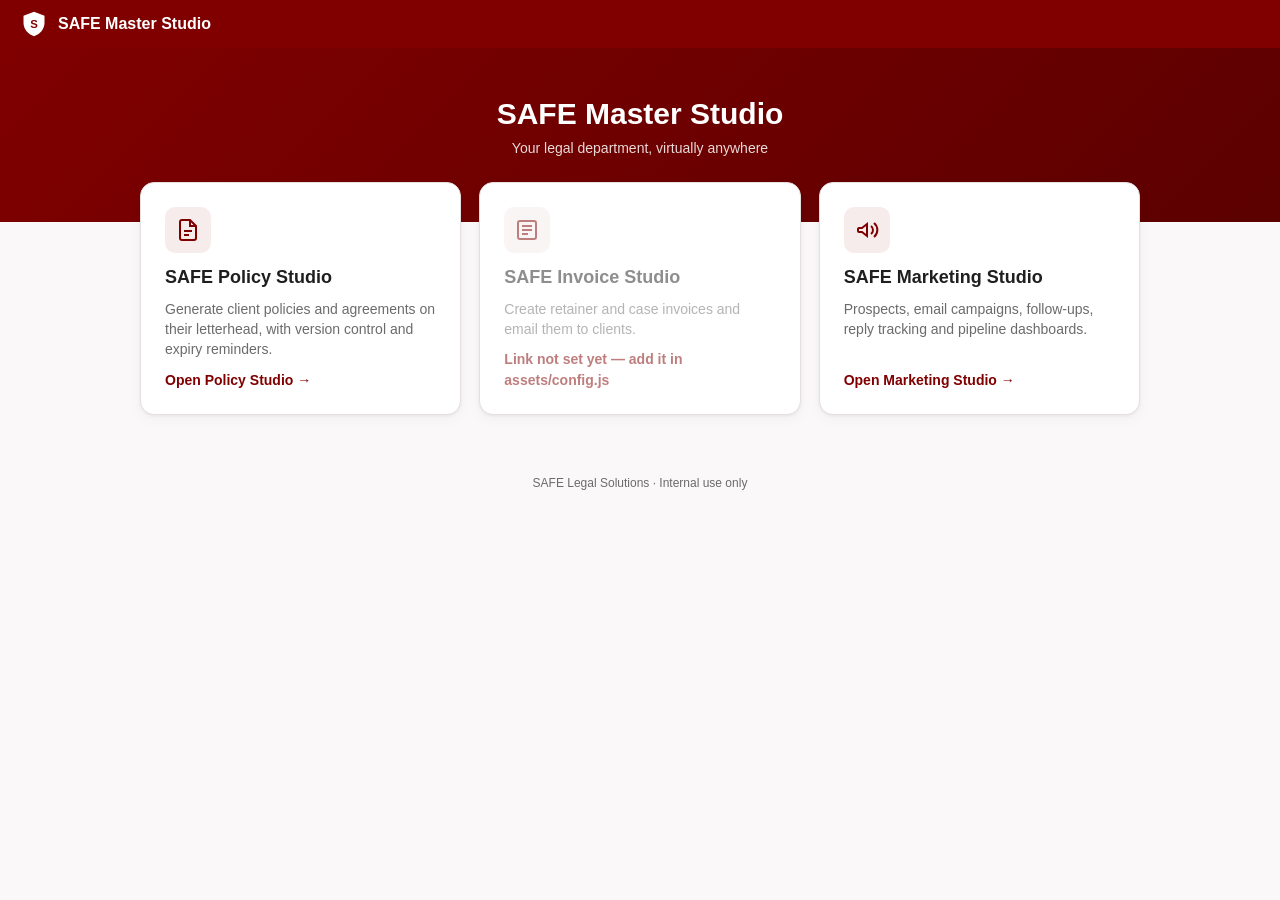
==== index.html @ 1a18dfde "Add files via upload" ====
<!doctype html>
<html lang="en">
<head>
<meta charset="utf-8">
<meta name="viewport" content="width=device-width, initial-scale=1">
<title>SAFE Master Studio</title>
<link rel="stylesheet" href="assets/style.css">
<style>
  .hero { background: linear-gradient(135deg, var(--maroon) 0%, var(--maroon-dark) 100%); color: #fff; padding: 48px 20px 64px; text-align: center; }
  .hero h1 { font-size: 30px; margin-bottom: 6px; }
  .hero p { opacity: .85; margin: 0; }
  .studios { max-width: 1040px; margin: -40px auto 40px; padding: 0 20px; display: grid; grid-template-columns: repeat(3, 1fr); gap: 18px; }
  .studio { background: #fff; border: 1px solid var(--line); border-radius: 14px; box-shadow: var(--shadow); padding: 24px; display: flex; flex-direction: column; gap: 10px; text-decoration: none; color: var(--ink); transition: transform .12s, box-shadow .12s; }
  .studio:hover { transform: translateY(-3px); box-shadow: 0 8px 24px rgba(128,0,0,.12); }
  .studio .icon { width: 46px; height: 46px; border-radius: 10px; background: var(--maroon-soft); color: var(--maroon); display: grid; place-items: center; }
  .studio .icon svg { width: 24px; height: 24px; }
  .studio h2 { font-size: 18px; margin: 4px 0 0; }
  .studio p { color: var(--muted); margin: 0; flex: 1; }
  .studio .go { color: var(--maroon); font-weight: 600; }
  .studio.disabled { pointer-events: none; }
  .studio.disabled > * { opacity: .5; }
  footer { text-align: center; color: var(--muted); font-size: 12px; padding: 20px; }
  @media (max-width: 860px) { .studios { grid-template-columns: 1fr; } }
</style>
</head>
<body>
<div class="topbar">
  <a class="brand" href="./">
    <svg viewBox="0 0 32 32" aria-hidden="true"><path d="M16 2 4 6.5v8.2C4 22 9.2 27.9 16 30c6.8-2.1 12-8 12-15.3V6.5L16 2Z" fill="#fff"/><text x="16" y="21" text-anchor="middle" font-size="13" font-weight="700" fill="#800000" font-family="Arial">S</text></svg>
    SAFE Master Studio
  </a>
</div>

<section class="hero">
  <h1>SAFE Master Studio</h1>
  <p id="tagline">Your legal department, virtually anywhere</p>
</section>

<section class="studios">
  <a class="studio" id="go-policy" href="#">
    <div class="icon"><svg viewBox="0 0 24 24" fill="none" stroke="currentColor" stroke-width="2"><path d="M14 2H6a2 2 0 0 0-2 2v16a2 2 0 0 0 2 2h12a2 2 0 0 0 2-2V8z"/><path d="M14 2v6h6M8 13h8M8 17h5"/></svg></div>
    <h2>SAFE Policy Studio</h2>
    <p>Generate client policies and agreements on their letterhead, with version control and expiry reminders.</p>
    <span class="go">Open Policy Studio →</span>
  </a>
  <a class="studio" id="go-invoice" href="#">
    <div class="icon"><svg viewBox="0 0 24 24" fill="none" stroke="currentColor" stroke-width="2"><rect x="3" y="3" width="18" height="18" rx="2"/><path d="M7 8h10M7 12h10M7 16h6"/></svg></div>
    <h2>SAFE Invoice Studio</h2>
    <p>Create retainer and case invoices and email them to clients.</p>
    <span class="go">Open Invoice Studio →</span>
  </a>
  <a class="studio" id="go-marketing" href="#">
    <div class="icon"><svg viewBox="0 0 24 24" fill="none" stroke="currentColor" stroke-width="2"><path d="M3 11v2a1 1 0 0 0 1 1h3l5 4V6L7 10H4a1 1 0 0 0-1 1Z"/><path d="M16 8a5 5 0 0 1 0 8M19 5a9 9 0 0 1 0 14"/></svg></div>
    <h2>SAFE Marketing Studio</h2>
    <p>Prospects, email campaigns, follow-ups, reply tracking and pipeline dashboards.</p>
    <span class="go">Open Marketing Studio →</span>
  </a>
</section>

<footer>SAFE Legal Solutions · Internal use only</footer>

<script src="assets/config.js"></script>
<script>
  const cfg = window.SAFE_CONFIG || {};
  const s = cfg.STUDIOS || {};
  [["policy", "go-policy"], ["invoice", "go-invoice"], ["marketing", "go-marketing"]].forEach(([k, id]) => {
    const el = document.getElementById(id);
    if (s[k]) { el.href = s[k]; }
    else { el.classList.add("disabled"); el.querySelector(".go").textContent = "Link not set yet — add it in assets/config.js"; }
  });
  if (cfg.FIRM && cfg.FIRM.tagline) document.getElementById("tagline").textContent = cfg.FIRM.tagline;
</script>
</body>
</html>
---- assets/style.css ----
/* SAFE Master Studio — shared styles (SAFE maroon on white) */
:root {
  --maroon: #800000;
  --maroon-dark: #5c0000;
  --maroon-soft: #f7ecec;
  --ink: #1f1f1f;
  --muted: #6b6b6b;
  --line: #e4e0e0;
  --bg: #faf8f8;
  --card: #ffffff;
  --green: #2e7d32;
  --green-soft: #e6f2e7;
  --amber: #b26a00;
  --amber-soft: #fff4e0;
  --red: #b3261e;
  --red-soft: #fbe9e7;
  --blue: #1f5c99;
  --blue-soft: #e7f0f9;
  --radius: 10px;
  --shadow: 0 1px 3px rgba(0,0,0,.06), 0 4px 14px rgba(0,0,0,.04);
  font-family: "Inter", "Segoe UI", Arial, sans-serif;
}
* { box-sizing: border-box; }
body { margin: 0; background: var(--bg); color: var(--ink); font-size: 14px; line-height: 1.45; }
a { color: var(--maroon); }
h1, h2, h3 { margin: 0 0 .4em; line-height: 1.2; }
h1 { font-size: 24px; } h2 { font-size: 18px; } h3 { font-size: 15px; }
.muted { color: var(--muted); }
.small { font-size: 12px; }

/* Top bar */
.topbar { background: var(--maroon); color: #fff; display: flex; align-items: center; gap: 12px; padding: 10px 20px; }
.topbar .brand { display: flex; align-items: center; gap: 10px; color: #fff; text-decoration: none; font-weight: 700; font-size: 16px; }
.topbar .brand svg { width: 28px; height: 28px; }
.topbar .spacer { flex: 1; }
.topbar .user { font-size: 13px; opacity: .9; }
.topbar button { background: rgba(255,255,255,.15); color: #fff; border: 1px solid rgba(255,255,255,.3); }
.topbar button:hover { background: rgba(255,255,255,.25); }

/* Buttons and inputs */
button, .btn { font: inherit; cursor: pointer; border-radius: 8px; padding: 7px 14px; border: 1px solid var(--line); background: #fff; color: var(--ink); text-decoration: none; display: inline-flex; align-items: center; gap: 6px; }
button:hover, .btn:hover { border-color: #c9bdbd; }
button.primary, .btn.primary { background: var(--maroon); border-color: var(--maroon); color: #fff; }
button.primary:hover, .btn.primary:hover { background: var(--maroon-dark); }
button.danger { color: var(--red); }
button:disabled { opacity: .5; cursor: not-allowed; }
input, select, textarea { font: inherit; padding: 7px 10px; border: 1px solid var(--line); border-radius: 8px; background: #fff; color: var(--ink); width: 100%; }
textarea { min-height: 90px; resize: vertical; }
label { display: block; font-size: 12px; font-weight: 600; color: var(--muted); margin: 10px 0 4px; }
.row { display: flex; gap: 10px; align-items: center; flex-wrap: wrap; }
.grid2 { display: grid; grid-template-columns: 1fr 1fr; gap: 12px; }
.grid3 { display: grid; grid-template-columns: repeat(3, 1fr); gap: 12px; }

.card { background: var(--card); border: 1px solid var(--line); border-radius: var(--radius); box-shadow: var(--shadow); padding: 16px; }

/* Pills */
.pill { display: inline-block; font-size: 11px; font-weight: 600; padding: 2px 8px; border-radius: 999px; background: #eee; color: #444; white-space: nowrap; }
.pill.green { background: var(--green-soft); color: var(--green); }
.pill.amber { background: var(--amber-soft); color: var(--amber); }
.pill.red { background: var(--red-soft); color: var(--red); }
.pill.blue { background: var(--blue-soft); color: var(--blue); }
.pill.maroon { background: var(--maroon-soft); color: var(--maroon); }

/* Tables */
table { border-collapse: collapse; width: 100%; }
th, td { text-align: left; padding: 8px 10px; border-bottom: 1px solid var(--line); vertical-align: top; }
th { font-size: 12px; color: var(--muted); font-weight: 600; background: #fcfafa; position: sticky; top: 0; }
tr.clickable { cursor: pointer; }
tr.clickable:hover td { background: var(--maroon-soft); }
.table-wrap { overflow: auto; max-height: 62vh; border: 1px solid var(--line); border-radius: var(--radius); background: #fff; }

/* Modal */
.modal-bg { position: fixed; inset: 0; background: rgba(0,0,0,.35); display: flex; align-items: flex-start; justify-content: center; padding: 40px 16px; z-index: 50; overflow: auto; }
.modal { background: #fff; border-radius: 12px; width: min(760px, 100%); padding: 20px; box-shadow: 0 10px 40px rgba(0,0,0,.2); }
.modal header { display: flex; align-items: center; justify-content: space-between; margin-bottom: 8px; }

.toast { position: fixed; bottom: 20px; right: 20px; background: var(--ink); color: #fff; padding: 10px 16px; border-radius: 8px; z-index: 99; box-shadow: var(--shadow); }
.banner { background: var(--amber-soft); color: var(--amber); border: 1px solid #f2d6a6; padding: 8px 14px; border-radius: 8px; margin-bottom: 14px; font-size: 13px; }

@media (max-width: 760px) {
  .grid2, .grid3 { grid-template-columns: 1fr; }
}
[hidden] { display: none !important; }
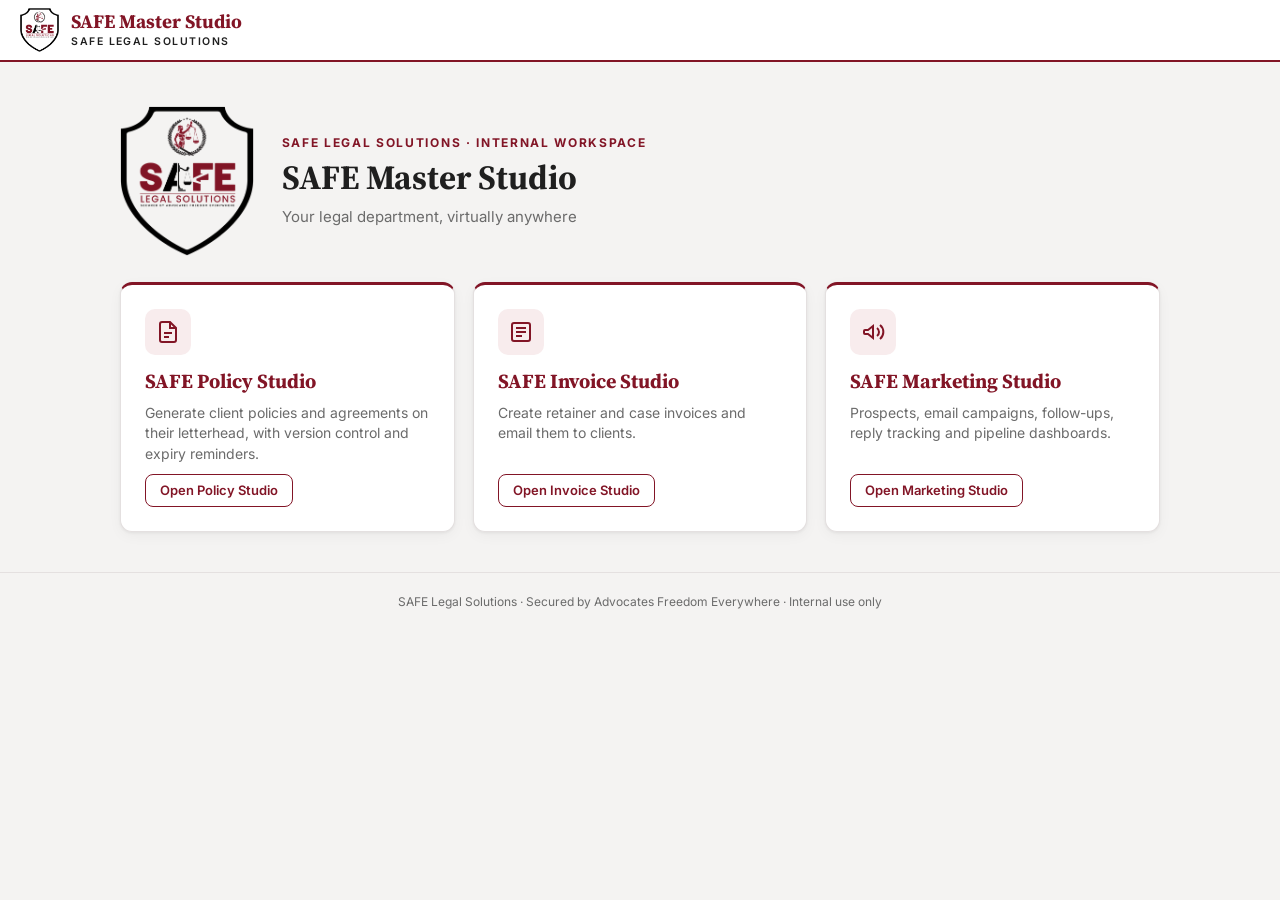
==== commit e6e5b74b: "Add files via upload" ====
--- a/index.html
+++ b/index.html
@@ -4,60 +4,73 @@
 <meta charset="utf-8">
 <meta name="viewport" content="width=device-width, initial-scale=1">
 <title>SAFE Master Studio</title>
+<link rel="icon" href="assets/favicon.png">
+<link rel="preconnect" href="https://fonts.googleapis.com">
+<link href="https://fonts.googleapis.com/css2?family=Source+Serif+4:wght@600;700&family=Inter:wght@400;500;600;700&display=swap" rel="stylesheet">
 <link rel="stylesheet" href="assets/style.css">
 <style>
-  .hero { background: linear-gradient(135deg, var(--maroon) 0%, var(--maroon-dark) 100%); color: #fff; padding: 48px 20px 64px; text-align: center; }
-  .hero h1 { font-size: 30px; margin-bottom: 6px; }
-  .hero p { opacity: .85; margin: 0; }
-  .studios { max-width: 1040px; margin: -40px auto 40px; padding: 0 20px; display: grid; grid-template-columns: repeat(3, 1fr); gap: 18px; }
-  .studio { background: #fff; border: 1px solid var(--line); border-radius: 14px; box-shadow: var(--shadow); padding: 24px; display: flex; flex-direction: column; gap: 10px; text-decoration: none; color: var(--ink); transition: transform .12s, box-shadow .12s; }
-  .studio:hover { transform: translateY(-3px); box-shadow: 0 8px 24px rgba(128,0,0,.12); }
+  .wrap { max-width: 1080px; margin: 0 auto; padding: 0 20px; }
+  .intro { padding: 44px 0 26px; display: flex; align-items: center; gap: 28px; }
+  .intro img { height: 150px; width: auto; flex-shrink: 0; }
+  .intro .eyebrow { color: var(--maroon); font-size: 12px; font-weight: 700; letter-spacing: .14em; text-transform: uppercase; }
+  .intro h1 { font-size: 34px; color: var(--ink); margin: 6px 0 8px; }
+  .intro p { color: var(--muted); margin: 0; font-size: 15px; max-width: 560px; }
+  .studios { display: grid; grid-template-columns: repeat(3, 1fr); gap: 18px; padding-bottom: 40px; }
+  .studio { background: #fff; border: 1px solid var(--line); border-top: 3px solid var(--maroon); border-radius: 12px; box-shadow: var(--shadow); padding: 24px; display: flex; flex-direction: column; gap: 10px; text-decoration: none; color: var(--ink); transition: transform .12s, box-shadow .12s; }
+  .studio:hover { transform: translateY(-3px); box-shadow: 0 8px 24px rgba(130,21,38,.12); }
   .studio .icon { width: 46px; height: 46px; border-radius: 10px; background: var(--maroon-soft); color: var(--maroon); display: grid; place-items: center; }
   .studio .icon svg { width: 24px; height: 24px; }
-  .studio h2 { font-size: 18px; margin: 4px 0 0; }
+  .studio h2 { font-family: "Source Serif 4", Georgia, serif; font-size: 20px; margin: 4px 0 0; color: var(--maroon); }
   .studio p { color: var(--muted); margin: 0; flex: 1; }
-  .studio .go { color: var(--maroon); font-weight: 600; }
-  .studio.disabled { pointer-events: none; }
+  .studio .go { align-self: flex-start; color: var(--maroon); border: 1px solid var(--maroon); border-radius: 8px; padding: 6px 14px; font-weight: 600; font-size: 13px; }
+  .studio:hover .go { background: var(--maroon); color: #fff; }
+  .studio.disabled { pointer-events: none; border-top-color: var(--line); }
   .studio.disabled > * { opacity: .5; }
-  footer { text-align: center; color: var(--muted); font-size: 12px; padding: 20px; }
-  @media (max-width: 860px) { .studios { grid-template-columns: 1fr; } }
+  footer { text-align: center; color: var(--muted); font-size: 12px; padding: 20px; border-top: 1px solid var(--line); }
+  @media (max-width: 860px) { .studios { grid-template-columns: 1fr; } .intro { flex-direction: column; text-align: center; } .intro img { height: 110px; } }
 </style>
 </head>
 <body>
 <div class="topbar">
   <a class="brand" href="./">
-    <svg viewBox="0 0 32 32" aria-hidden="true"><path d="M16 2 4 6.5v8.2C4 22 9.2 27.9 16 30c6.8-2.1 12-8 12-15.3V6.5L16 2Z" fill="#fff"/><text x="16" y="21" text-anchor="middle" font-size="13" font-weight="700" fill="#800000" font-family="Arial">S</text></svg>
-    SAFE Master Studio
+    <img src="assets/logo.png" alt="SAFE Legal Solutions">
+    <span><span class="t1">SAFE Master Studio</span><span class="t2">SAFE Legal Solutions</span></span>
   </a>
 </div>
 
-<section class="hero">
-  <h1>SAFE Master Studio</h1>
-  <p id="tagline">Your legal department, virtually anywhere</p>
-</section>
+<main class="wrap">
+  <section class="intro">
+    <img src="assets/logo.png" alt="">
+    <div>
+      <div class="eyebrow">SAFE Legal Solutions · Internal workspace</div>
+      <h1>SAFE Master Studio</h1>
+      <p id="tagline">Your legal department, virtually anywhere</p>
+    </div>
+  </section>
 
-<section class="studios">
-  <a class="studio" id="go-policy" href="#">
-    <div class="icon"><svg viewBox="0 0 24 24" fill="none" stroke="currentColor" stroke-width="2"><path d="M14 2H6a2 2 0 0 0-2 2v16a2 2 0 0 0 2 2h12a2 2 0 0 0 2-2V8z"/><path d="M14 2v6h6M8 13h8M8 17h5"/></svg></div>
-    <h2>SAFE Policy Studio</h2>
-    <p>Generate client policies and agreements on their letterhead, with version control and expiry reminders.</p>
-    <span class="go">Open Policy Studio →</span>
-  </a>
-  <a class="studio" id="go-invoice" href="#">
-    <div class="icon"><svg viewBox="0 0 24 24" fill="none" stroke="currentColor" stroke-width="2"><rect x="3" y="3" width="18" height="18" rx="2"/><path d="M7 8h10M7 12h10M7 16h6"/></svg></div>
-    <h2>SAFE Invoice Studio</h2>
-    <p>Create retainer and case invoices and email them to clients.</p>
-    <span class="go">Open Invoice Studio →</span>
-  </a>
-  <a class="studio" id="go-marketing" href="#">
-    <div class="icon"><svg viewBox="0 0 24 24" fill="none" stroke="currentColor" stroke-width="2"><path d="M3 11v2a1 1 0 0 0 1 1h3l5 4V6L7 10H4a1 1 0 0 0-1 1Z"/><path d="M16 8a5 5 0 0 1 0 8M19 5a9 9 0 0 1 0 14"/></svg></div>
-    <h2>SAFE Marketing Studio</h2>
-    <p>Prospects, email campaigns, follow-ups, reply tracking and pipeline dashboards.</p>
-    <span class="go">Open Marketing Studio →</span>
-  </a>
-</section>
+  <section class="studios">
+    <a class="studio" id="go-policy" href="#">
+      <div class="icon"><svg viewBox="0 0 24 24" fill="none" stroke="currentColor" stroke-width="2"><path d="M14 2H6a2 2 0 0 0-2 2v16a2 2 0 0 0 2 2h12a2 2 0 0 0 2-2V8z"/><path d="M14 2v6h6M8 13h8M8 17h5"/></svg></div>
+      <h2>SAFE Policy Studio</h2>
+      <p>Generate client policies and agreements on their letterhead, with version control and expiry reminders.</p>
+      <span class="go">Open Policy Studio</span>
+    </a>
+    <a class="studio" id="go-invoice" href="#">
+      <div class="icon"><svg viewBox="0 0 24 24" fill="none" stroke="currentColor" stroke-width="2"><rect x="3" y="3" width="18" height="18" rx="2"/><path d="M7 8h10M7 12h10M7 16h6"/></svg></div>
+      <h2>SAFE Invoice Studio</h2>
+      <p>Create retainer and case invoices and email them to clients.</p>
+      <span class="go">Open Invoice Studio</span>
+    </a>
+    <a class="studio" id="go-marketing" href="#">
+      <div class="icon"><svg viewBox="0 0 24 24" fill="none" stroke="currentColor" stroke-width="2"><path d="M3 11v2a1 1 0 0 0 1 1h3l5 4V6L7 10H4a1 1 0 0 0-1 1Z"/><path d="M16 8a5 5 0 0 1 0 8M19 5a9 9 0 0 1 0 14"/></svg></div>
+      <h2>SAFE Marketing Studio</h2>
+      <p>Prospects, email campaigns, follow-ups, reply tracking and pipeline dashboards.</p>
+      <span class="go">Open Marketing Studio</span>
+    </a>
+  </section>
+</main>
 
-<footer>SAFE Legal Solutions · Internal use only</footer>
+<footer>SAFE Legal Solutions · Secured by Advocates Freedom Everywhere · Internal use only</footer>
 
 <script src="assets/config.js"></script>
 <script>
@@ -66,7 +79,7 @@
   [["policy", "go-policy"], ["invoice", "go-invoice"], ["marketing", "go-marketing"]].forEach(([k, id]) => {
     const el = document.getElementById(id);
     if (s[k]) { el.href = s[k]; }
-    else { el.classList.add("disabled"); el.querySelector(".go").textContent = "Link not set yet — add it in assets/config.js"; }
+    else { el.classList.add("disabled"); el.querySelector(".go").textContent = "Link not set yet"; }
   });
   if (cfg.FIRM && cfg.FIRM.tagline) document.getElementById("tagline").textContent = cfg.FIRM.tagline;
 </script>
--- a/assets/style.css
+++ b/assets/style.css
@@ -1,12 +1,12 @@
 /* SAFE Master Studio — shared styles (SAFE maroon on white) */
 :root {
-  --maroon: #800000;
-  --maroon-dark: #5c0000;
-  --maroon-soft: #f7ecec;
+  --maroon: #821526;
+  --maroon-dark: #62101d;
+  --maroon-soft: #f8eced;
   --ink: #1f1f1f;
   --muted: #6b6b6b;
   --line: #e4e0e0;
-  --bg: #faf8f8;
+  --bg: #f4f3f2;
   --card: #ffffff;
   --green: #2e7d32;
   --green-soft: #e6f2e7;
@@ -28,14 +28,17 @@
 .muted { color: var(--muted); }
 .small { font-size: 12px; }
 
-/* Top bar */
-.topbar { background: var(--maroon); color: #fff; display: flex; align-items: center; gap: 12px; padding: 10px 20px; }
-.topbar .brand { display: flex; align-items: center; gap: 10px; color: #fff; text-decoration: none; font-weight: 700; font-size: 16px; }
-.topbar .brand svg { width: 28px; height: 28px; }
+/* Top bar — white, SAFE shield logo, maroon rule (matches Policy Studio) */
+.serif, h1, .topbar .brand .t1 { font-family: "Source Serif 4", Georgia, "Times New Roman", serif; }
+.topbar { background: #fff; color: var(--ink); display: flex; align-items: center; gap: 12px; padding: 8px 20px; border-bottom: 2px solid var(--maroon); position: sticky; top: 0; z-index: 20; }
+.topbar .brand { display: flex; align-items: center; gap: 12px; text-decoration: none; }
+.topbar .brand img { height: 44px; width: auto; display: block; }
+.topbar .brand .t1 { display: block; color: var(--maroon); font-weight: 700; font-size: 19px; line-height: 1.1; }
+.topbar .brand .t2 { display: block; color: var(--ink); font-size: 10.5px; font-weight: 600; letter-spacing: .14em; text-transform: uppercase; margin-top: 2px; }
 .topbar .spacer { flex: 1; }
-.topbar .user { font-size: 13px; opacity: .9; }
-.topbar button { background: rgba(255,255,255,.15); color: #fff; border: 1px solid rgba(255,255,255,.3); }
-.topbar button:hover { background: rgba(255,255,255,.25); }
+.topbar .user { font-size: 13px; color: var(--muted); }
+.topbar button, .topbar .btn { background: #fff; color: var(--maroon); border: 1px solid var(--maroon); }
+.topbar button:hover, .topbar .btn:hover { background: var(--maroon-soft); }
 
 /* Buttons and inputs */
 button, .btn { font: inherit; cursor: pointer; border-radius: 8px; padding: 7px 14px; border: 1px solid var(--line); background: #fff; color: var(--ink); text-decoration: none; display: inline-flex; align-items: center; gap: 6px; }
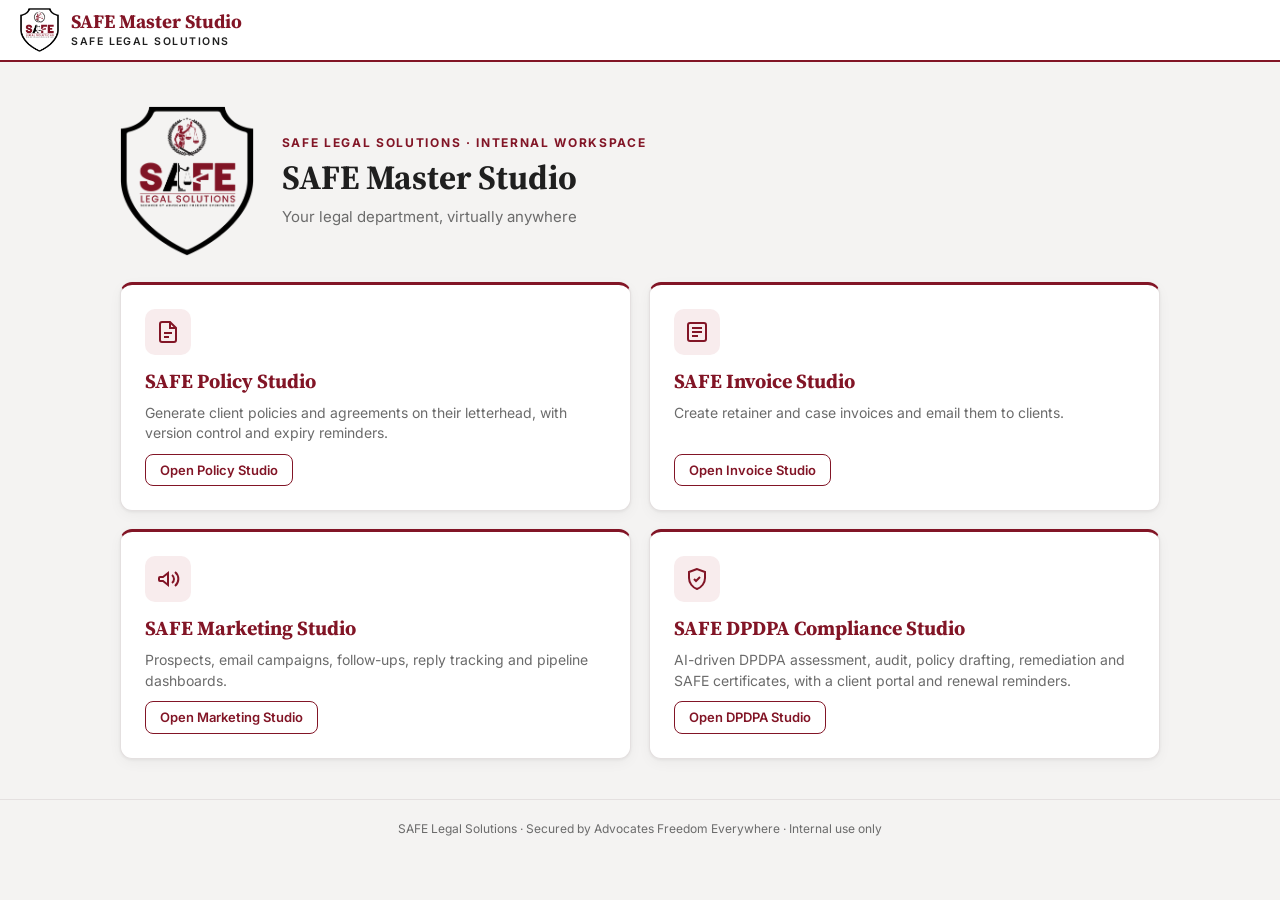
==== commit 6116146d: "Add DPDPA Compliance Studio" ====
--- a/index.html
+++ b/index.html
@@ -15,7 +15,7 @@
   .intro .eyebrow { color: var(--maroon); font-size: 12px; font-weight: 700; letter-spacing: .14em; text-transform: uppercase; }
   .intro h1 { font-size: 34px; color: var(--ink); margin: 6px 0 8px; }
   .intro p { color: var(--muted); margin: 0; font-size: 15px; max-width: 560px; }
-  .studios { display: grid; grid-template-columns: repeat(3, 1fr); gap: 18px; padding-bottom: 40px; }
+  .studios { display: grid; grid-template-columns: repeat(2, 1fr); gap: 18px; padding-bottom: 40px; }
   .studio { background: #fff; border: 1px solid var(--line); border-top: 3px solid var(--maroon); border-radius: 12px; box-shadow: var(--shadow); padding: 24px; display: flex; flex-direction: column; gap: 10px; text-decoration: none; color: var(--ink); transition: transform .12s, box-shadow .12s; }
   .studio:hover { transform: translateY(-3px); box-shadow: 0 8px 24px rgba(130,21,38,.12); }
   .studio .icon { width: 46px; height: 46px; border-radius: 10px; background: var(--maroon-soft); color: var(--maroon); display: grid; place-items: center; }
@@ -67,6 +67,12 @@
       <p>Prospects, email campaigns, follow-ups, reply tracking and pipeline dashboards.</p>
       <span class="go">Open Marketing Studio</span>
     </a>
+    <a class="studio" id="go-dpdpa" href="#">
+      <div class="icon"><svg viewBox="0 0 24 24" fill="none" stroke="currentColor" stroke-width="2"><path d="M12 2 4 5v6c0 5 3.4 9.4 8 11 4.6-1.6 8-6 8-11V5z"/><path d="m9 12 2 2 4-4"/></svg></div>
+      <h2>SAFE DPDPA Compliance Studio</h2>
+      <p>AI-driven DPDPA assessment, audit, policy drafting, remediation and SAFE certificates, with a client portal and renewal reminders.</p>
+      <span class="go">Open DPDPA Studio</span>
+    </a>
   </section>
 </main>
 
@@ -76,7 +82,7 @@
 <script>
   const cfg = window.SAFE_CONFIG || {};
   const s = cfg.STUDIOS || {};
-  [["policy", "go-policy"], ["invoice", "go-invoice"], ["marketing", "go-marketing"]].forEach(([k, id]) => {
+  [["policy", "go-policy"], ["invoice", "go-invoice"], ["marketing", "go-marketing"], ["dpdpa", "go-dpdpa"]].forEach(([k, id]) => {
     const el = document.getElementById(id);
     if (s[k]) { el.href = s[k]; }
     else { el.classList.add("disabled"); el.querySelector(".go").textContent = "Link not set yet"; }
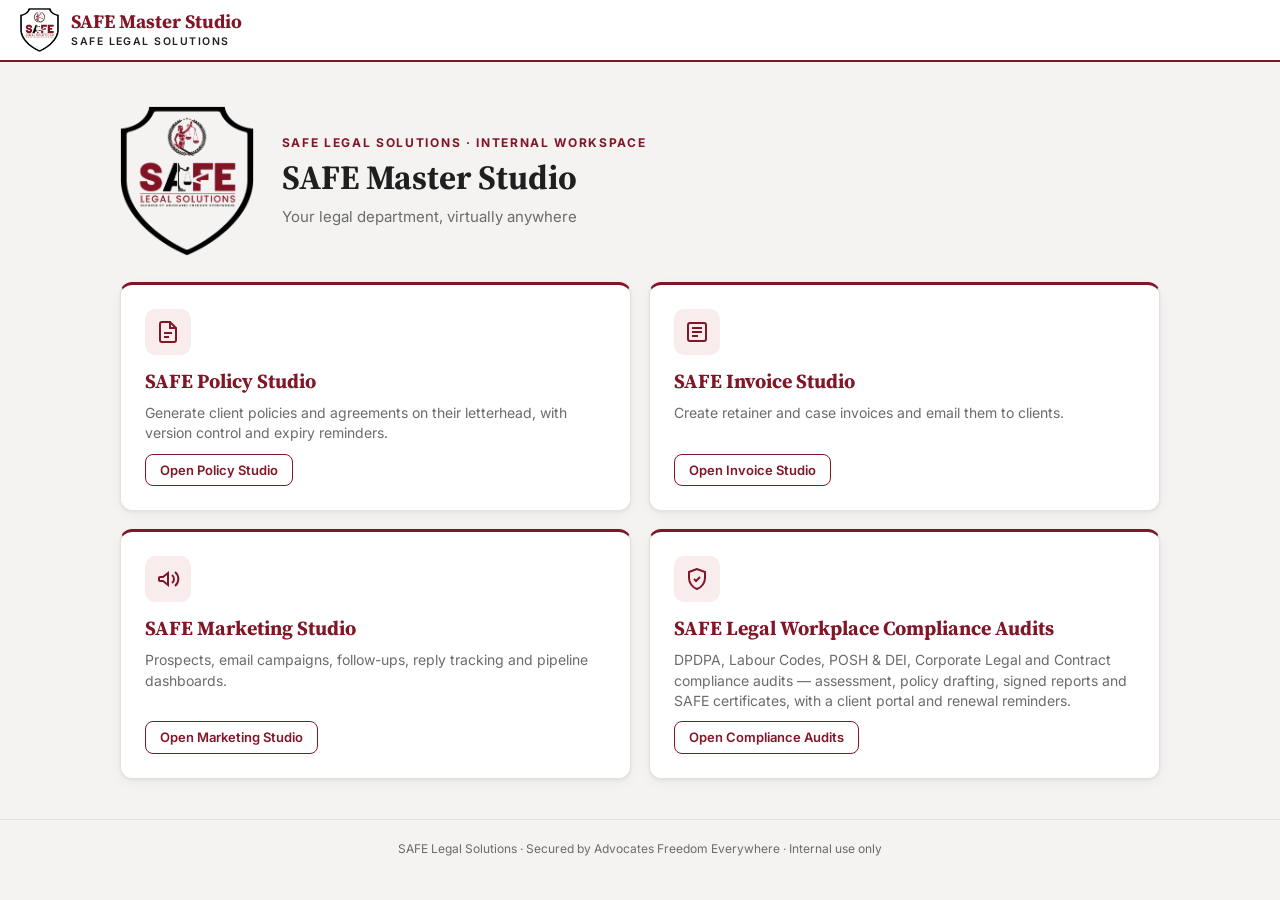
==== commit 90987476: "Add files via upload" ====
--- a/index.html
+++ b/index.html
@@ -67,11 +67,11 @@
       <p>Prospects, email campaigns, follow-ups, reply tracking and pipeline dashboards.</p>
       <span class="go">Open Marketing Studio</span>
     </a>
-    <a class="studio" id="go-dpdpa" href="#">
+    <a class="studio" id="go-audits" href="#">
       <div class="icon"><svg viewBox="0 0 24 24" fill="none" stroke="currentColor" stroke-width="2"><path d="M12 2 4 5v6c0 5 3.4 9.4 8 11 4.6-1.6 8-6 8-11V5z"/><path d="m9 12 2 2 4-4"/></svg></div>
-      <h2>SAFE DPDPA Compliance Studio</h2>
-      <p>AI-driven DPDPA assessment, audit, policy drafting, remediation and SAFE certificates, with a client portal and renewal reminders.</p>
-      <span class="go">Open DPDPA Studio</span>
+      <h2>SAFE Legal Workplace Compliance Audits</h2>
+      <p>DPDPA, Labour Codes, POSH &amp; DEI, Corporate Legal and Contract compliance audits — assessment, policy drafting, signed reports and SAFE certificates, with a client portal and renewal reminders.</p>
+      <span class="go">Open Compliance Audits</span>
     </a>
   </section>
 </main>
@@ -81,8 +81,8 @@
 <script src="assets/config.js"></script>
 <script>
   const cfg = window.SAFE_CONFIG || {};
-  const s = cfg.STUDIOS || {};
-  [["policy", "go-policy"], ["invoice", "go-invoice"], ["marketing", "go-marketing"], ["dpdpa", "go-dpdpa"]].forEach(([k, id]) => {
+  const s = Object.assign({ audits: 'audits/' }, cfg.STUDIOS || {});
+  [["policy", "go-policy"], ["invoice", "go-invoice"], ["marketing", "go-marketing"], ["audits", "go-audits"]].forEach(([k, id]) => {
     const el = document.getElementById(id);
     if (s[k]) { el.href = s[k]; }
     else { el.classList.add("disabled"); el.querySelector(".go").textContent = "Link not set yet"; }
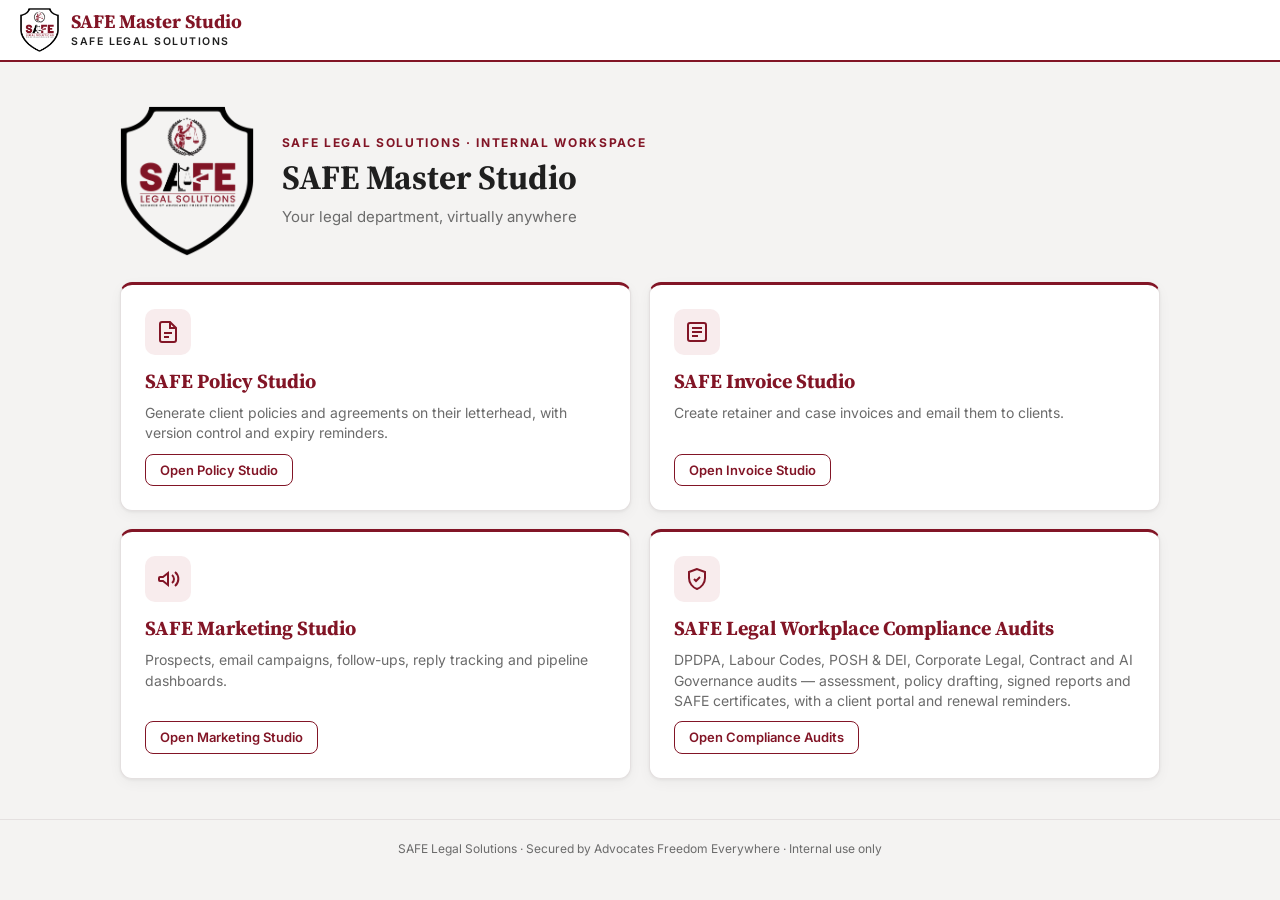
==== commit bdd25356: "Add AI Governance audit" ====
--- a/index.html
+++ b/index.html
@@ -70,7 +70,7 @@
     <a class="studio" id="go-audits" href="#">
       <div class="icon"><svg viewBox="0 0 24 24" fill="none" stroke="currentColor" stroke-width="2"><path d="M12 2 4 5v6c0 5 3.4 9.4 8 11 4.6-1.6 8-6 8-11V5z"/><path d="m9 12 2 2 4-4"/></svg></div>
       <h2>SAFE Legal Workplace Compliance Audits</h2>
-      <p>DPDPA, Labour Codes, POSH &amp; DEI, Corporate Legal and Contract compliance audits — assessment, policy drafting, signed reports and SAFE certificates, with a client portal and renewal reminders.</p>
+      <p>DPDPA, Labour Codes, POSH &amp; DEI, Corporate Legal, Contract and AI Governance audits — assessment, policy drafting, signed reports and SAFE certificates, with a client portal and renewal reminders.</p>
       <span class="go">Open Compliance Audits</span>
     </a>
   </section>
